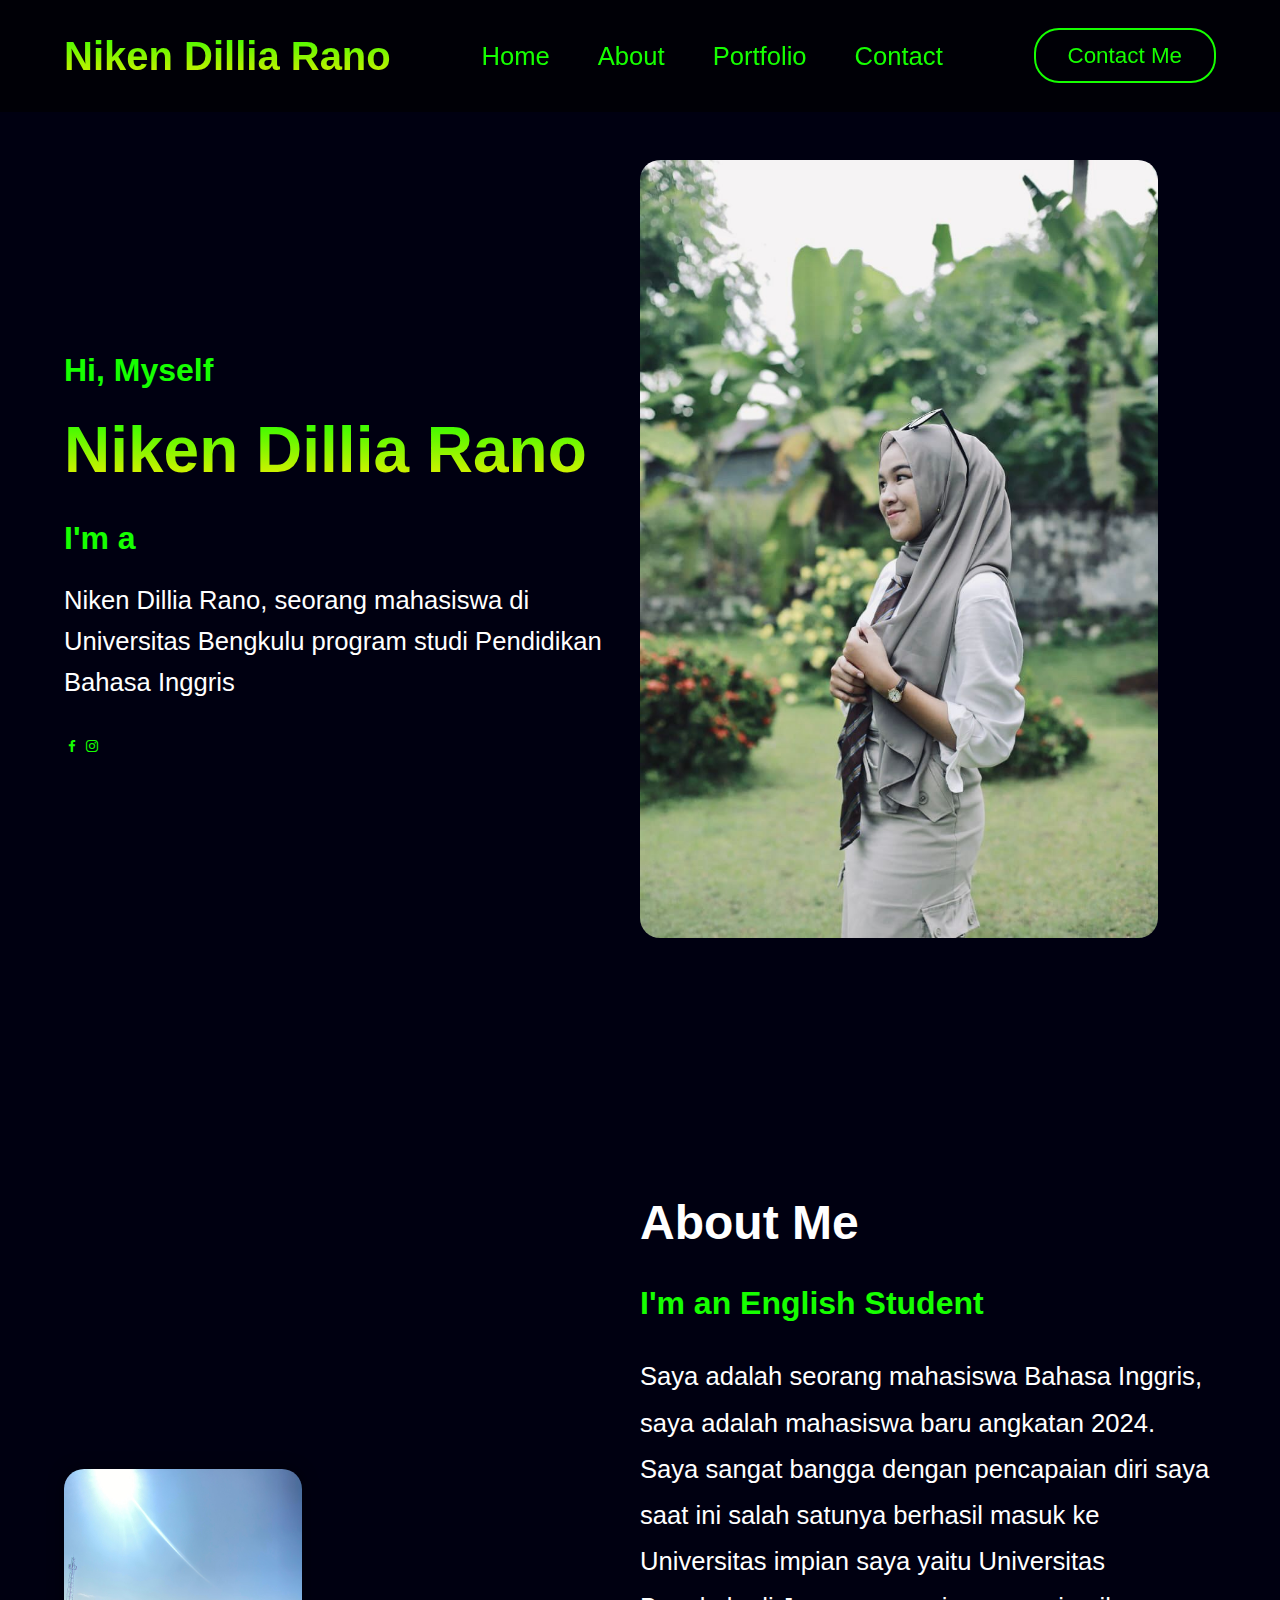
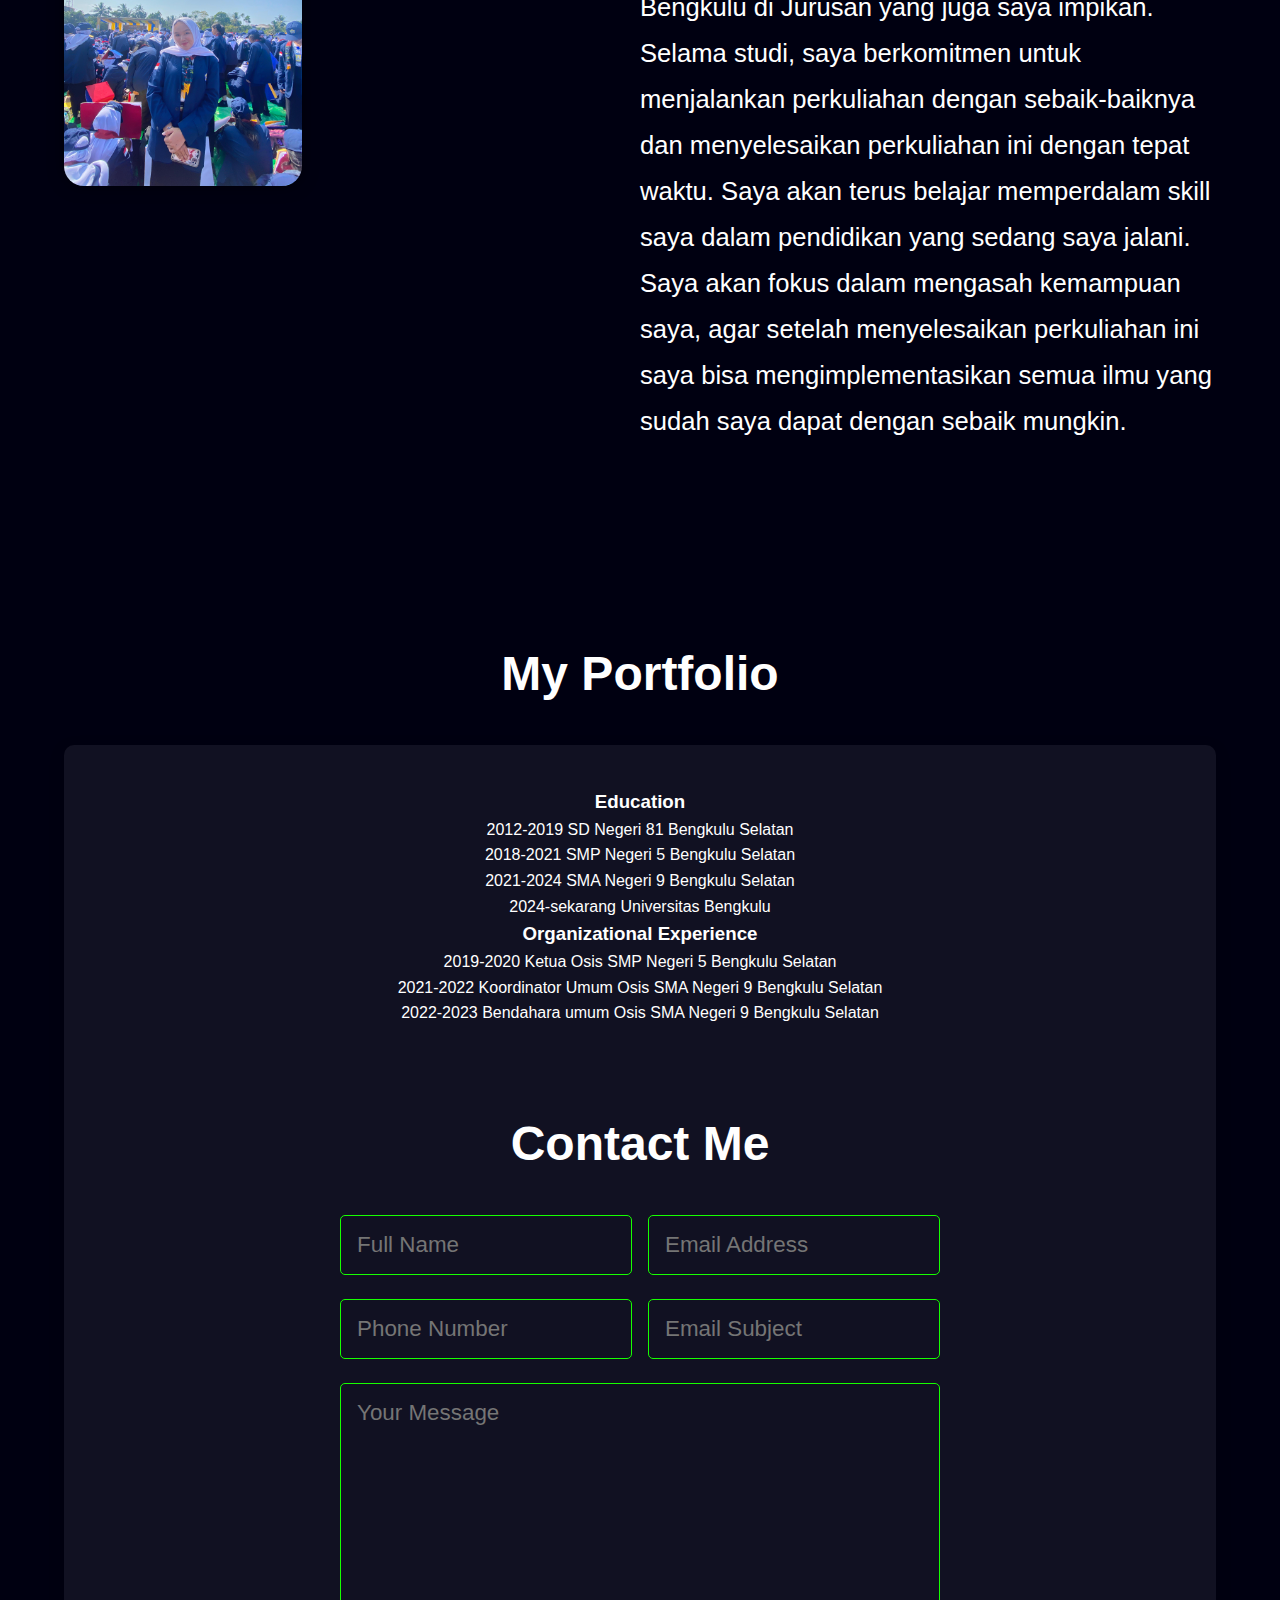
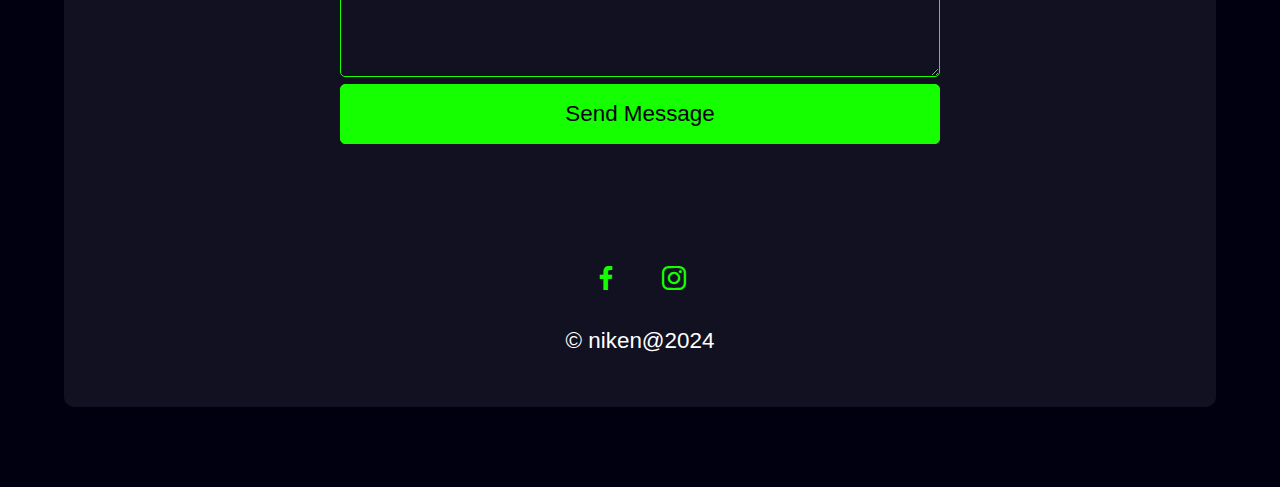
==== index.html @ c2924468 "Add files via upload" ====
<!DOCTYPE html>
<html lang="en">

<head>
    <meta charset="UTF-8">
    <meta name="viewport" content="width=device-width, initial-scale=1.0">
    <link href='https://unpkg.com/boxicons@2.1.4/css/boxicons.min.css' rel='stylesheet'>
    <link rel="stylesheet" href="style.css">
    <!-- <link rel="stylesheet" href="coba.css"> -->
    <title>Niken Dillia Rano - Portofolio</title>
</head>

<body>
    <!-- Header Section -->

    <header>
        <a href="index.html" class="logo">Niken Dillia Rano</a>

        <div class='bx bx-menu' id="menu-icon"></div>

        <ul class="navbar">
            <li><a href="index.html">Home</a></li>
            <li><a href="about.html">About</a></li>
            <li><a href="portfolio.html">Portfolio</a></li>
            <li><a href="contact.html">Contact</a></li>
        </ul>

        <div class="top-btn">
            <a href="contact.html" class="nav-btn">Contact Me</a>
        </div>
    </header>

    <!-- Home Section Code -->

    <section class="home" id="home">
        <div class="home-content">
            <h3>Hi, Myself</h3>
            <h1>Niken Dillia Rano</h1>
            <h3>I'm a <span class="multiple-text"></span></h3>
            <p>
             Niken Dillia Rano, seorang mahasiswa di Universitas Bengkulu program studi Pendidikan Bahasa Inggris
            </p>
            <div class="social-media">
                <a href="https://www.facebook.com/niken.dilla.944"><i class='bx bxl-facebook'></i></a>
                <a href="https://www.instagram.com/nikendlraa_"><i class='bx bxl-instagram'></i></a>
            </div>
        </div>

        <div class="home-img">
            <img src="niken.jpg" alt="Profile niken">
        </div>
    </section>

    <!-- About Section Code -->

    <section class="about" id="about">
        <div class="about-img">
            <img src="fotounib.jpg" alt="Profile Niken">
        </div>

        <div class="about-content">
            <h2 class="heading">About <span>Me</span></h2>
            <h3>I'm an <span>English Student</span></h3>
            <p>
              Saya adalah seorang mahasiswa Bahasa Inggris, saya adalah mahasiswa baru angkatan 2024. Saya sangat bangga dengan pencapaian diri saya saat ini salah satunya berhasil masuk ke Universitas impian saya yaitu Universitas Bengkulu di Jurusan yang juga saya impikan.
                <br>
                Selama studi, saya berkomitmen untuk menjalankan perkuliahan dengan sebaik-baiknya dan menyelesaikan perkuliahan ini dengan tepat waktu. Saya akan terus belajar memperdalam skill saya dalam pendidikan yang sedang saya jalani. Saya akan fokus dalam mengasah kemampuan saya, agar setelah menyelesaikan perkuliahan ini saya bisa mengimplementasikan semua ilmu yang sudah saya dapat dengan sebaik mungkin.
            </p>
        </div>

    </section>

    <!-- Portfolio Section Code -->

    <section class="portfolio" id="portfolio">

        <h2 class="heading">My <span>Portfolio</span></h2>

        <div class="portofolio-content">
            <div class="row">
                <img src="assets/1.jpg" alt="">
                <div class="main-row">
                    <div class="row-text">
                       <h3>Education</h3>
        <span>2012-2019 SD Negeri 81 Bengkulu Selatan</span>
        <br>
        <span>2018-2021 SMP Negeri 5 Bengkulu Selatan</span>
        <br>
        <span>2021-2024 SMA Negeri 9 Bengkulu Selatan </span>
        <br>
        <span>2024-sekarang Universitas Bengkulu</span>

        <h3>Organizational Experience</h3>
        <span>2019-2020 Ketua Osis SMP Negeri 5 Bengkulu Selatan</span>
        <br>
        <span>2021-2022 Koordinator Umum Osis SMA Negeri 9 Bengkulu Selatan</span>
        <br>
        <span>2022-2023 Bendahara umum Osis SMA Negeri 9 Bengkulu Selatan<span>

    <!-- Contact Section Code -->

    <section class="contact" id="contact">

        <h2 class="heading">Contact <span>Me</span></h2>

        <form action="#">
            <div class="input-box">
                <input type="text" placeholder="Full Name">
                <input type="email" placeholder="Email Address">
            </div>
            <div class="input-box">
                <input type="text" placeholder="Phone Number">
                <input type="text" placeholder="Email Subject">
            </div>

            <textarea name="message" id="" cols="30" rows="10" placeholder="Your Message"></textarea>

            <input type="submit" value="Send Message" class="btn">
        </form>

    </section>

    <!-- Footer Section Code -->

    <footer class="footer">
        <div class="social">
            <a href="https://www.facebook.com/niken.dilla.944"><i class='bx bxl-facebook'></i></a>
            <a href="https://www.instagram.com/nikendlraa_/"><i class='bx bxl-instagram'></i></a>
        </div>

        <p class="copyright">
            &copy; niken@2024
        </p>
    </footer>

    <script src="https://unpkg.com/typed.js@2.1.0/dist/typed.umd.js"></script>
    <script src="script.js"></script>
</body>

</html>
---- style.css ----
/* General Reset */
* {
    margin: 0;
    padding: 0;
    box-sizing: border-box;
    font-family: 'Poppins', sans-serif;
    scroll-behavior: smooth;
}

:root {
    --primary-color: #16ff00;
    --secondary-color: #112;
    --text-color: #fff;
    --bg-color: #001;
    --btn-color: #16ff00;
    --hover-color: #ffed00;
}

body {
    background: var(--bg-color);
    color: var(--text-color);
    line-height: 1.6;
}

a {
    color: var(--btn-color);
    text-decoration: none;
    transition: color 0.3s ease;
}

a:hover {
    color: var(--hover-color);
}

/* Header Section */
header {
    position: fixed;
    top: 0;
    width: 100%;
    z-index: 1000;
    display: flex;
    justify-content: space-between;
    align-items: center;
    padding: 1.5rem 5%;
    background: rgba(0, 0, 0, 0.6);
    backdrop-filter: blur(10px);
}

header .logo {
    font-size: 2.5rem;
    font-weight: bold;
    background: linear-gradient(var(--primary-color), var(--hover-color));
    -webkit-background-clip: text;
    -webkit-text-fill-color: transparent;
}

header .bx-menu {
    display: none;
    font-size: 3rem;
    cursor: pointer;
    color: var(--btn-color);
}

header .navbar {
    display: flex;
    gap: 2rem;
}

header .navbar li {
    list-style: none;
}

header .navbar a {
    font-size: 1.6rem;
    padding: 0.5rem;
    border-bottom: 2px solid transparent;
    transition: all 0.3s ease;
}

header .navbar a:hover,
header .navbar a.active {
    border-color: var(--btn-color);
    color: var(--hover-color);
}

header .nav-btn {
    padding: 0.8rem 2rem;
    border: 2px solid var(--btn-color);
    border-radius: 25px;
    background: transparent;
    color: var(--btn-color);
    font-size: 1.4rem;
    cursor: pointer;
    transition: all 0.3s ease;
}

header .nav-btn:hover {
    background: var(--btn-color);
    color: var(--bg-color);
    box-shadow: 0 0 15px var(--btn-color);
}

/* Home Section */
.home {
    display: flex;
    align-items: center;
    justify-content: space-between;
    padding: 10rem 5%;
    min-height: 100vh;
    background: var(--bg-color);
}

.home-content {
    max-width: 50%;
}

.home-content h3 {
    font-size: 2rem;
    color: var(--btn-color);
    margin-bottom: 1rem;
}

.home-content h1 {
    font-size: 4rem;
    margin-bottom: 1.5rem;
    line-height: 1.2;
    background: linear-gradient(var(--primary-color), var(--hover-color));
    -webkit-background-clip: text;
    -webkit-text-fill-color: transparent;
}

.home-content p {
    font-size: 1.6rem;
    margin-bottom: 2rem;
}

.home-content .btn {
    padding: 1rem 2.5rem;
    border-radius: 25px;
    background: var(--btn-color);
    color: var(--bg-color);
    font-size: 1.6rem;
    text-transform: uppercase;
    font-weight: bold;
    cursor: pointer;
    transition: all 0.3s ease;
}

.home-content .btn:hover {
    background: var(--hover-color);
    color: var(--bg-color);
}

.home-img img {
    max-width: 90%;
    border-radius: 20px;
}

/* About Section */
.about {
    display: flex;
    align-items: center;
    gap: 3rem;
    padding: 5rem 5%;
}

.about-img img {
    max-width: 45%;
    border-radius: 20px;
    box-shadow: 0 0 15px rgba(0, 0, 0, 0.5);
}

.about-content {
    max-width: 50%;
}

.about-content h2 {
    font-size: 3rem;
    margin-bottom: 1rem;
}

.about-content h3 {
    font-size: 2rem;
    color: var(--btn-color);
    margin-bottom: 1.5rem;
}

.about-content p {
    margin-bottom: 2rem;
    font-size: 1.6rem;
    line-height: 1.8;
}

.about-content .btn {
    background: var(--btn-color);
    color: var(--bg-color);
}

/* Portfolio Section */
.portfolio {
    text-align: center;
    padding: 5rem 5%;
}

.portfolio h2 {
    font-size: 3rem;
    margin-bottom: 2rem;
}

.portfolio-content {
    display: grid;
    grid-template-columns: repeat(auto-fit, minmax(250px, 1fr));
    gap: 2rem;
}

.portfolio .row {
    background: var(--secondary-color);
    padding: 1rem;
    border-radius: 10px;
    text-align: center;
    box-shadow: 0 5px 15px rgba(0, 0, 0, 0.2);
}

.portfolio .row img {
    max-width: 100%;
    border-radius: 10px;
    margin-bottom: 1rem;
}

/* Contact Section */
.contact {
    padding: 5rem 5%;
    text-align: center;
}

.contact h2 {
    font-size: 3rem;
    margin-bottom: 2rem;
}

.contact form {
    max-width: 600px;
    margin: 0 auto;
}

.contact .input-box {
    display: flex;
    gap: 1rem;
    margin-bottom: 1.5rem;
}

.contact input,
.contact textarea {
    width: 100%;
    padding: 1rem;
    border-radius: 5px;
    border: 1px solid var(--btn-color);
    background: var(--secondary-color);
    color: var(--text-color);
    font-size: 1.4rem;
}

.contact .btn {
    width: 100%;
    background: var(--btn-color);
    color: var(--bg-color);
}

/* Footer Section */
footer {
    background: var(--secondary-color);
    padding: 2rem 5%;
    text-align: center;
}

footer .social a {
    margin: 0 1rem;
    font-size: 2rem;
    color: var(--btn-color);
}

footer .social a:hover {
    color: var(--hover-color);
}

footer p {
    font-size: 1.4rem;
    margin-top: 1rem;
}

/* Media Queries */
@media (max-width: 768px) {
    .home {
        flex-direction: column;
    }

    .about {
        flex-direction: column;
    }

    header .navbar {
        display: none;
    }

    header .bx-menu {
        display: block;
    }
}
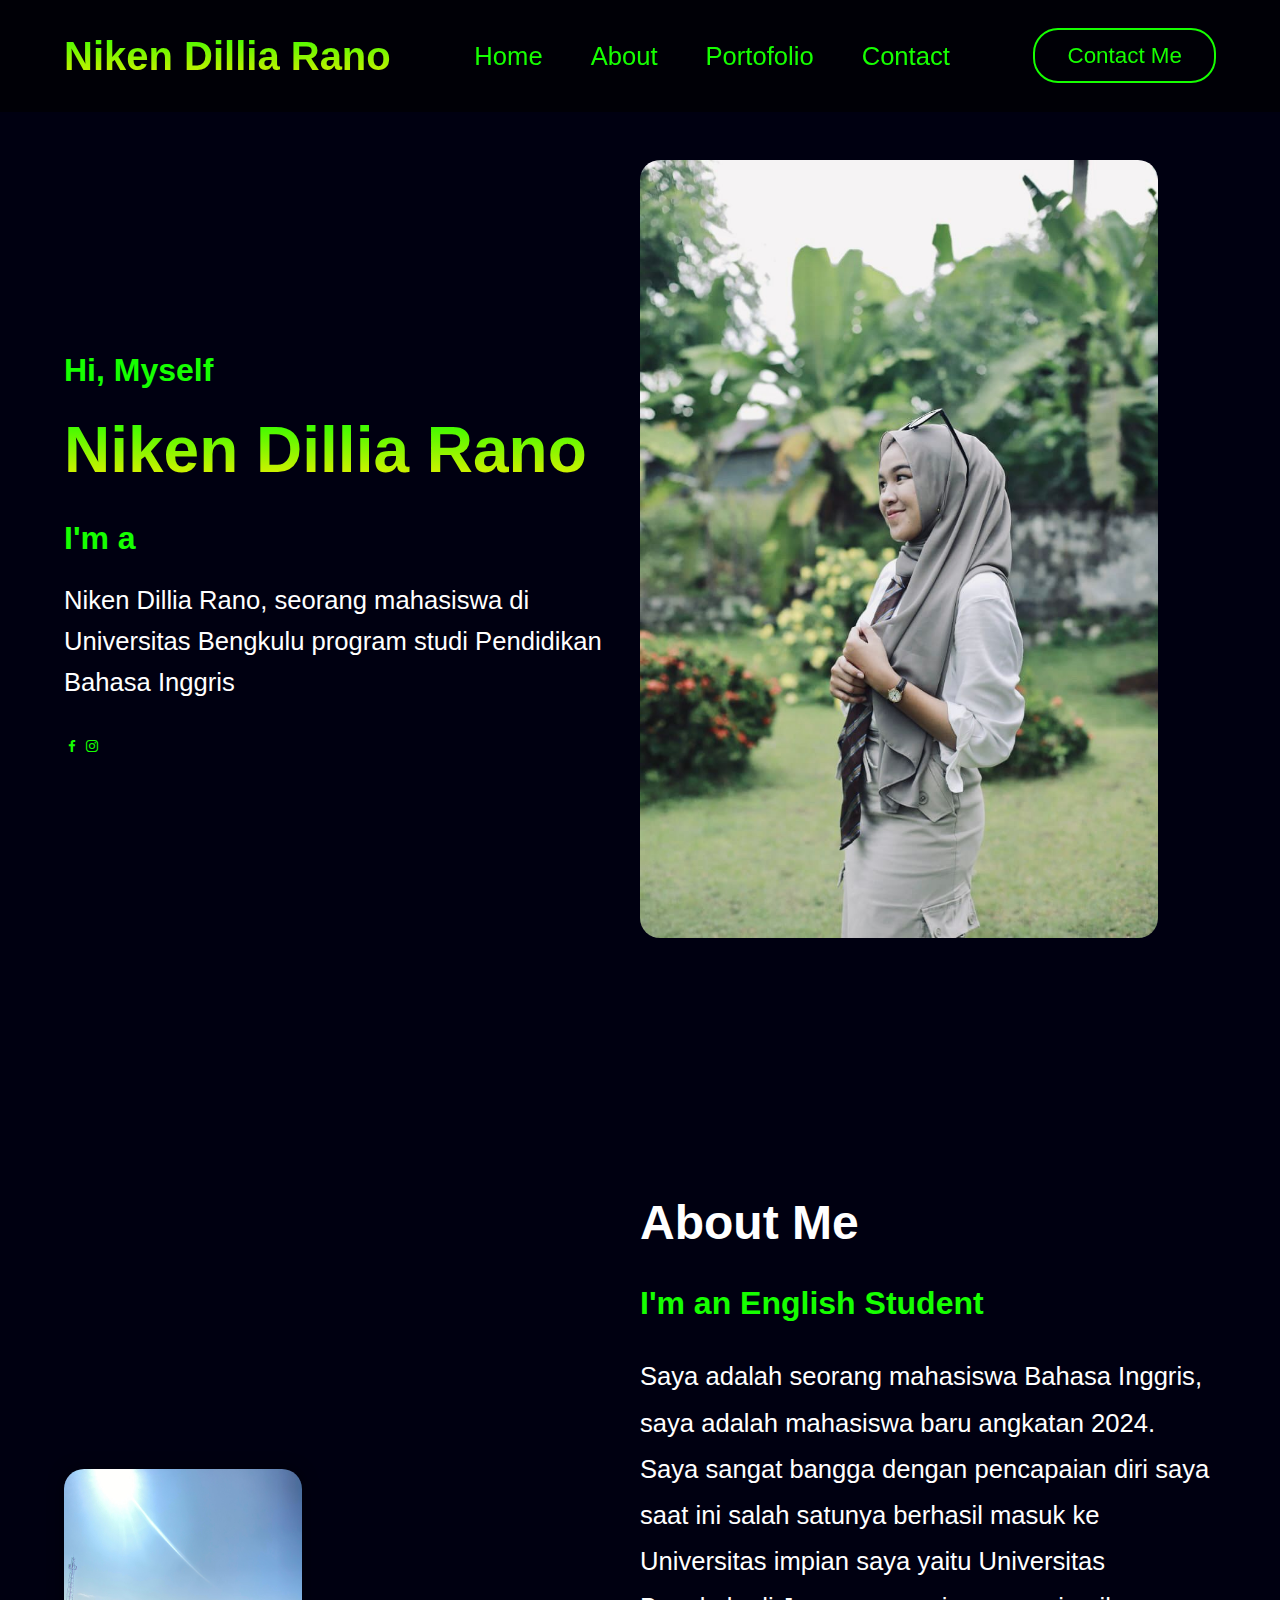
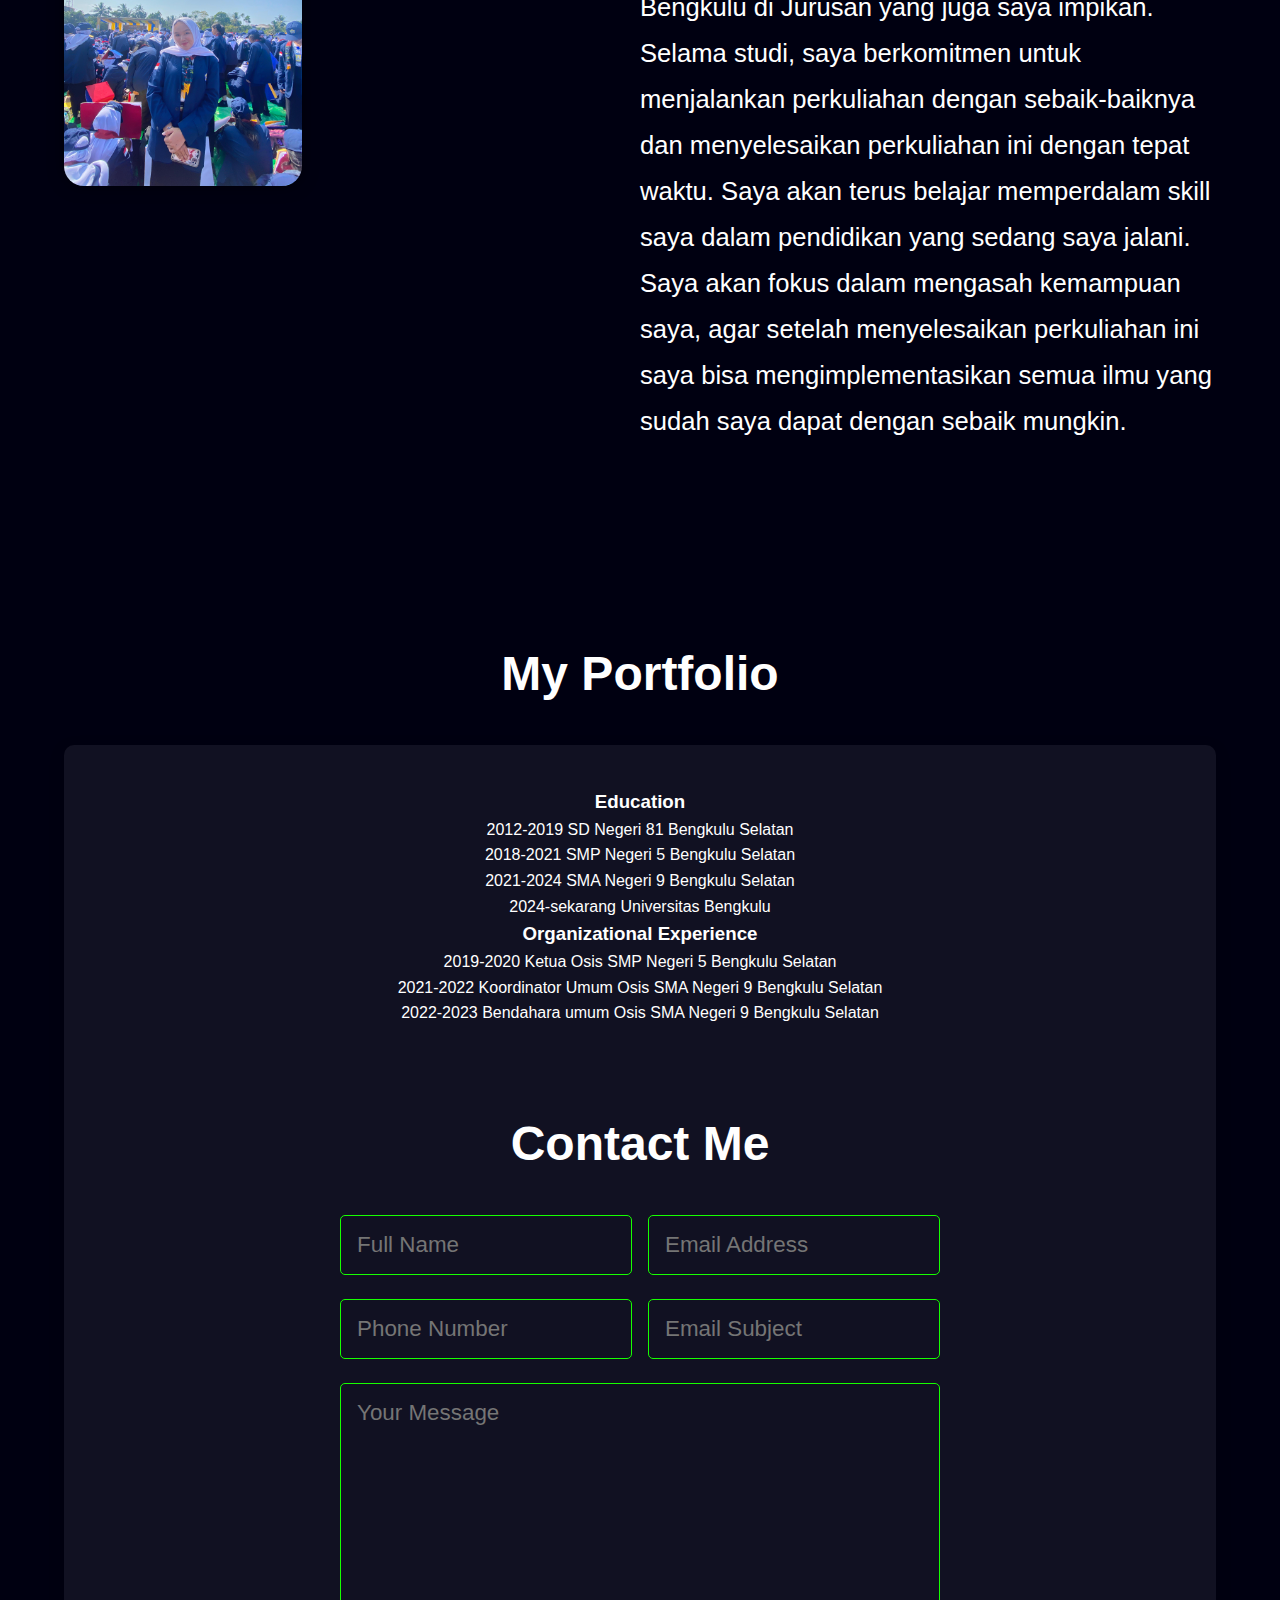
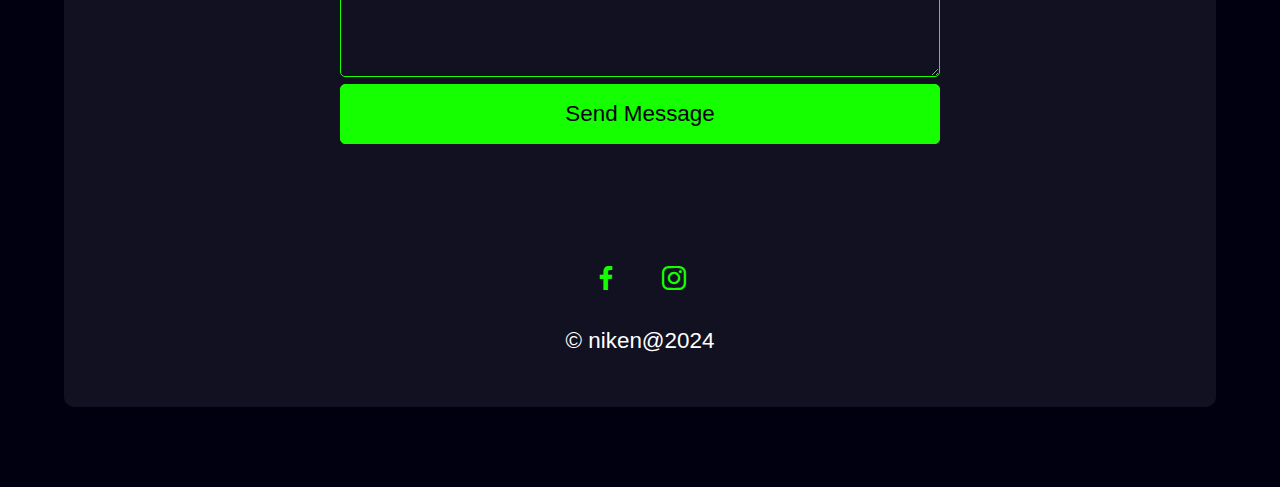
==== commit 8fcf2c57: "Add files via upload" ====
--- a/index.html
+++ b/index.html
@@ -21,7 +21,7 @@
         <ul class="navbar">
             <li><a href="index.html">Home</a></li>
             <li><a href="about.html">About</a></li>
-            <li><a href="portfolio.html">Portfolio</a></li>
+            <li><a href="portofolio.html">Portofolio</a></li>
             <li><a href="contact.html">Contact</a></li>
         </ul>
 
@@ -89,7 +89,7 @@
         <span>2021-2024 SMA Negeri 9 Bengkulu Selatan </span>
         <br>
         <span>2024-sekarang Universitas Bengkulu</span>
-
+        <br>
         <h3>Organizational Experience</h3>
         <span>2019-2020 Ketua Osis SMP Negeri 5 Bengkulu Selatan</span>
         <br>
--- a/style.css
+++ b/style.css
@@ -1,4 +1,3 @@
-/* General Reset */
 * {
     margin: 0;
     padding: 0;
@@ -306,3 +305,4 @@
         display: block;
     }
 }
+
